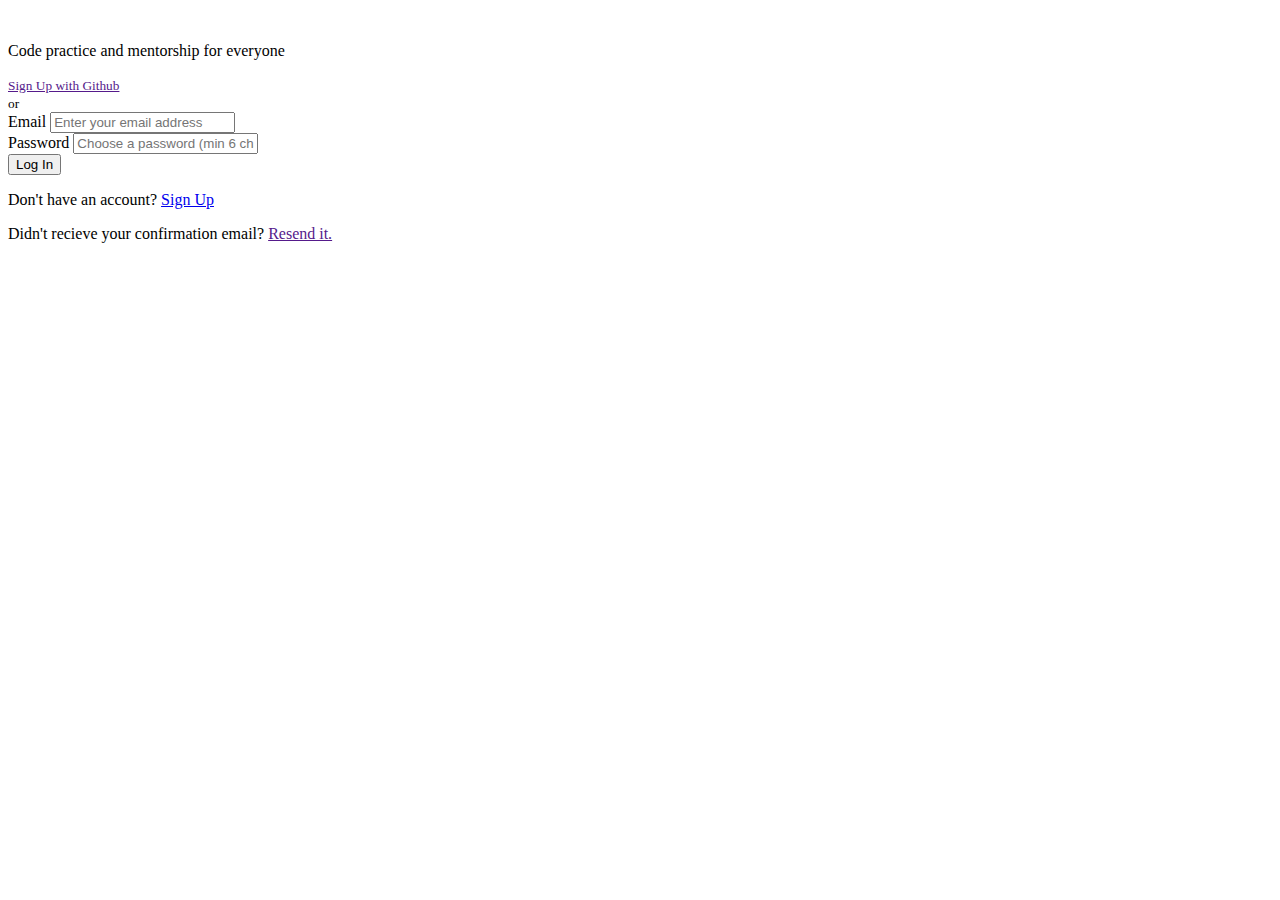
==== index.html @ 85b2ab91 "Update index.html" ====
<!DOCTYPE html>
<html lang="en">
<head>
    <meta charset="UTF-8">
    <meta name="viewport" content="width=device-width, initial-scale=1.0">
    <title>Login</title>
    <link rel="stylesheet" href="style.css">
</head>
<body>
    <form action="" id="myForm">
        <div class="form-section">
            <div class="top-section">
                <div class="logo">
                    <img src="logo.png" alt="" width="150px">
                </div>
                <p>Code practice and mentorship for everyone</p>
                <a href="">
                    <div class="btn-github">
                        <ion-icon name="logo-github"></ion-icon>
                        <small>Sign Up with Github</small>
                    </div>
                </a>
            </div>

            <div class="devider">
                <small>or</small>
            </div>

            <div class="input-container">
                <div class="input-box">
                    <label id="user-email" for="email">Email</label>
                    <input id="email" autocomplete="off" type="text" placeholder="Enter your email address" required>
                </div>
                <div class="input-box">
                    <label id="user-pass" for="password">Password</label>
                    <input id="password" type="password" placeholder="Choose a password (min 6 chars)">
                </div>
            </div>
            

            <button type="button" onclick="Signup()">Log In</button>

            <p> Don't have an account? <a href="/vivindora//signup/">Sign Up</a></p>    
            <p>Didn't recieve your confirmation email? <a href="">Resend it.</a></p>    
        </div>
           
    </form>

    
</body>
<!-- <script src="script.js"></script> -->
<script>
    // Get all input boxes and labels
const inputBoxes = document.querySelectorAll('.input-box');

// email validation error handler
let errLabel = document.getElementById('user-email');
let errInput = document.getElementById('email');



// password validation error handler
let errPassLabel = document.getElementById('user-pass');
let errPassInput = document.getElementById('password');
 

// Add event listeners to each input box
inputBoxes.forEach((inputBox) => {
    const input = inputBox.querySelector('input');
    const label = inputBox.querySelector('label');

    const emailError = inputBox.querySelectorAll('#user-email, #email');
    const passerror = inputBox.querySelectorAll('#password,#user-pass');

    input.addEventListener('focus', () => {
        inputBox.classList.add('focused');
        label.setAttribute('class','addcolor');


        emailError.forEach((inputBox) => {
            inputBox.textContent = "Email";
            inputBox.classList.remove('input-warning', 'label-warning');
        });

        passerror.forEach((inputBox) => {
            inputBox.textContent = "Password";
            inputBox.classList.remove('input-warning', 'label-warning');
        });

    });
    input.addEventListener('blur', () => {
        inputBox.classList.remove('focused');
        label.removeAttribute('class','addcolor');

    });
});



// email and pass matching validation 

function emailValidation(){
    let emailInput = document.getElementById('email').value;
    let emailPattern = /^[a-zA-Z0-9._-]+@[a-zA-Z0-9.-]+\.[a-zA-Z]{2,4}$/;

    if(emailPattern.test(emailInput)){
        console.log("Valid email");
        return true;

    }else{
        console.log("Invalid email");
        errLabel.textContent = "Invalid Email!";
        errLabel.setAttribute('class','label-warning');
        errInput.setAttribute('class','input-warning');
        return false;

    }
}

function passwordValidation(){
    let pass = document.getElementById('password').value;

    if(!pass){
        console.log("Password is empty");
        errPassLabel.textContent= "Password is empty!";
        errPassLabel.setAttribute('class','label-warning');
        errPassInput.setAttribute('class','input-warning');
        return false;
    }else{
        console.log("Match");
        return true;
    }
}






function Signup(){
    const isEmailValid = emailValidation();
    const isPasswordValid = passwordValidation();

    if(!isEmailValid || !isPasswordValid){
        console.log(isEmailValid);
        console.log(isPasswordValid);
        console.log('Not ready');


    }else{
        console.log('Ready to go');
        window.location.href = "exercism/user/";
    }
}


</script>
    <script type="module" src="https://unpkg.com/ionicons@7.1.0/dist/ionicons/ionicons.esm.js"></script>
    <script nomodule src="https://unpkg.com/ionicons@7.1.0/dist/ionicons/ionicons.js"></script>
</html>
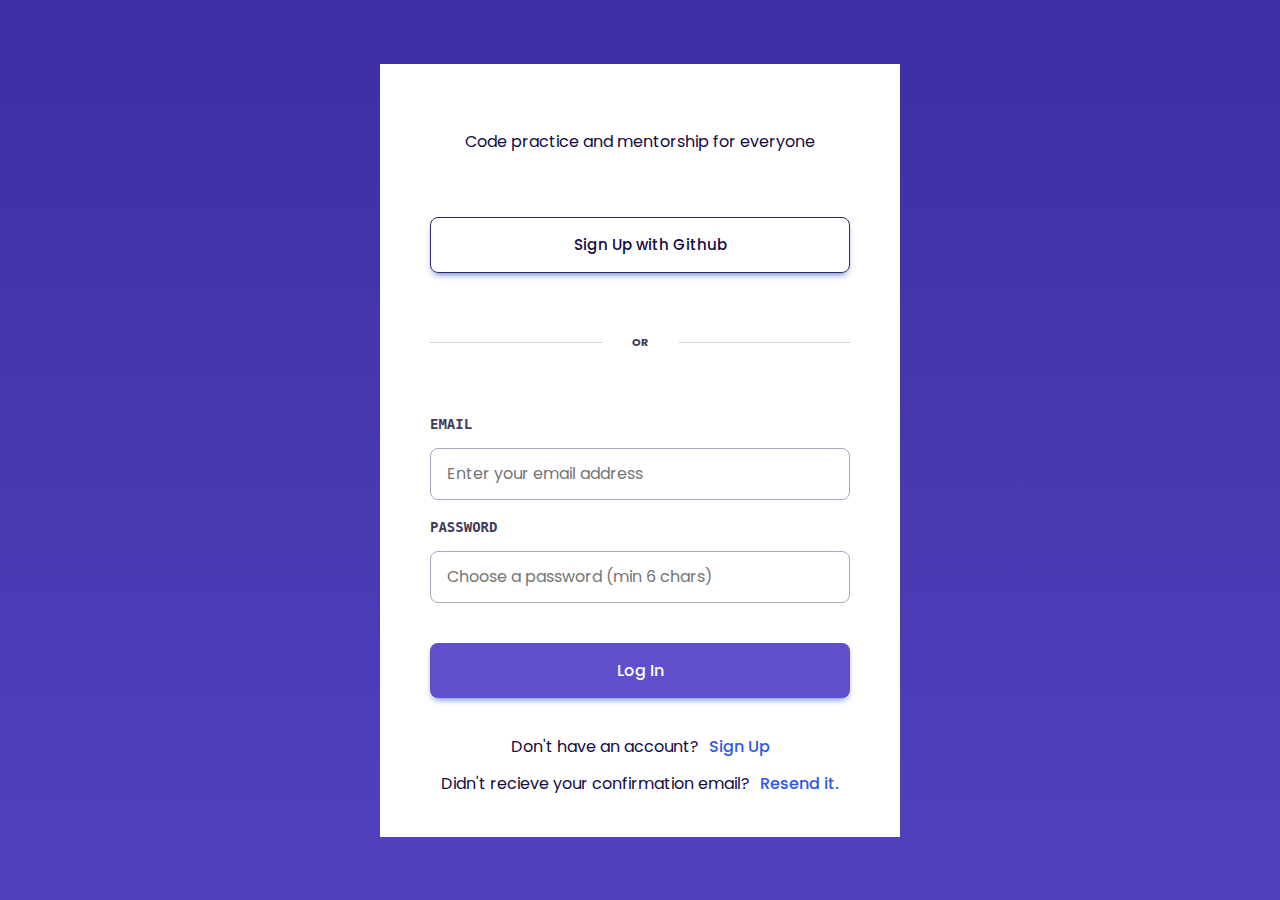
==== commit 5ce1eb2f: "Update index.html" ====
--- a/index.html
+++ b/index.html
@@ -40,7 +40,7 @@
 
             <button type="button" onclick="Signup()">Log In</button>
 
-            <p> Don't have an account? <a href="/vivindora//signup/">Sign Up</a></p>    
+            <p> Don't have an account? <a href="./signup/">Sign Up</a></p>    
             <p>Didn't recieve your confirmation email? <a href="">Resend it.</a></p>    
         </div>
            
@@ -97,8 +97,7 @@
 
 
 
-// email and pass matching validation 
-
+// email validation
 function emailValidation(){
     let emailInput = document.getElementById('email').value;
     let emailPattern = /^[a-zA-Z0-9._-]+@[a-zA-Z0-9.-]+\.[a-zA-Z]{2,4}$/;
@@ -117,15 +116,24 @@
     }
 }
 
+// password validation
 function passwordValidation(){
     let pass = document.getElementById('password').value;
 
     if(!pass){
-        console.log("Password is empty");
-        errPassLabel.textContent= "Password is empty!";
+        console.log("Please input password");
+        errPassLabel.textContent= "Please input password!";
         errPassLabel.setAttribute('class','label-warning');
         errPassInput.setAttribute('class','input-warning');
         return false;
+
+    }else if(pass.length < 6){
+        console.log("Password must be at least 6 characters long.");
+        errPassLabel.textContent= "Password must be at least 6 characters long.";
+        errPassLabel.setAttribute('class','label-warning');
+        errPassInput.setAttribute('class','input-warning');
+        return false;
+
     }else{
         console.log("Match");
         return true;
@@ -149,7 +157,9 @@
 
     }else{
         console.log('Ready to go');
-        window.location.href = "exercism/user/";
+        window.location.replace("/vividora/user/");
+        document.getElementById('email').value = '';
+        document.getElementById('password').value = '';
     }
 }
 
--- a/style.css
+++ b/style.css
@@ -0,0 +1,199 @@
+@import url('https://fonts.googleapis.com/css2?family=Poppins:wght@200;400;500&display=swap');
+
+*{
+    padding: 0;
+    margin: 0;
+    box-sizing: border-box;
+    font-family: 'Poppins', sans-serif;
+}
+body{
+    min-height: 100vh;
+    background: linear-gradient(1turn,#5141bd,#3e2ea5),linear-gradient(0deg,#2f2768,#2f2768);
+    display: flex;
+    align-items: center;
+    flex-direction: column;
+    justify-content: center;
+    padding: 40px;
+}
+.form-section{
+    width: 520px;
+    height: auto;
+    display: flex;
+    align-items: center;
+    flex-direction: column;
+    background: #ffff;
+    padding: 35px 50px;
+}
+.top-section{
+    text-align: center;
+    width: 100%;
+}
+.top-section p{
+    color: #26282d;
+    font-size: 16px;
+    line-height: 150%;
+    margin-bottom: 32px;
+    text-align: center;
+    padding-top: 10rpx;
+}
+.btn-github{
+    border-radius: 8px;
+    font-size: 18px;
+    height: 56px;
+    padding: 0 24px;
+    box-shadow: 0 4px 7px  -3px rgba(79,114,205);
+    height: 56px;
+    color:#130b43;
+    display: flex;
+    align-items: center;
+    justify-content: center;
+    border: .5px solid #2f2768;
+}
+.btn-github:hover{
+    box-shadow: 0 6px 10px  -3px rgba(79,114,205);
+    background: #f7f7f7;
+    cursor: pointer;
+}
+.top-section a{
+    text-decoration:none;
+}
+.top-section .btn-github small{
+    font-weight: 500;
+    padding-left: 20px;
+}
+.devider{
+    width: 100%;
+    display: flex;
+    align-items: center;
+    justify-content: center;
+    position: relative;
+    margin: 70px 0;
+}
+.devider::before{
+    content: '';
+    position: absolute;
+    width: 100%;
+    height: 1px;
+    background: lightgray;
+}
+.devider small{
+    padding: 5px 30px;
+    font-weight: bolder;
+    text-transform: uppercase;
+    font-size: 11px;
+    background: #ffff;
+    position: absolute;
+    color: #3f3a5a;
+}
+
+.input-container{
+    width: 100%;
+    height: auto;
+}
+.input-box{
+    width: 100%;
+    display: flex;
+    flex-direction: column;
+    text-transform: capitalize;
+    margin-bottom: 16px;
+    position: relative;
+}
+
+.input-box input{
+    border-radius: 8px;
+    color: #130b43;
+    font-size: 16px;
+    line-height: 160%;
+    padding: 12px 16px;
+    border: 1px solid #a9a6bd;
+    transition: border-color 0.3s;
+    outline-color: none;
+    outline: none;
+}
+
+.input-box input:focus + label {
+    color: #2e57e8 !important;
+
+}
+.addcolor{
+    color: #2e57e8 !important;
+}
+.input-box input:focus{
+    border-color: #2e57e8;
+    box-shadow: 0 0 7px -3px#2e57e8;
+}
+.input-box label{
+    font-family: Source Code Pro,monospace;
+    font-size: 14px;
+    font-weight: 700;
+    line-height: 160%;
+    margin-bottom: 8px;
+    text-transform: uppercase;
+    padding-bottom: 5px;
+    color: #3f3a5a;
+    transition: color 0.3s !important;
+
+}
+
+.form-section button{
+    width: 100%;
+    padding: 15px 12px;
+    background: #604fcd;
+    /* box-shadow: rgb(79,114,205); */
+    box-shadow: 0 4px 7px  -3px rgba(79,114,205);
+    color: #fff;
+    border-radius: 8px;
+    border: none;
+    font-size: 16px;
+    margin: 24px 0;
+    margin-bottom: 30px;
+    cursor: pointer;
+    border: none;
+    transition: 0.3s;
+    font-weight: 500;
+
+}
+.form-section button:hover{
+    background: #2f2768;
+    cursor: pointer;
+}
+.form-section p{
+    padding: 6px 0;
+    color: #130b43;
+    text-align: center;
+}
+.form-section a{
+    color: #2e57e8;
+    text-decoration: none;
+    font-weight: 500;
+    padding-left: 6px;
+}
+
+.label-warning{
+    color: red !important;
+}
+.input-warning{
+    border: 1px solid red !important;
+    box-shadow: 0 0 7px -3px red;
+}
+
+@media (max-width:600px){
+    .form-section{
+        width: 100% !important;
+    }
+    body{
+        padding: 0 !important;
+    }
+}
+@media (max-width:500px){
+    .form-section{
+        width: 100%;
+        padding: 35px 25px !important;
+    }
+}
+@media (max-width:370px){
+   
+    *{
+        font-size: 13px !important;
+    }
+}